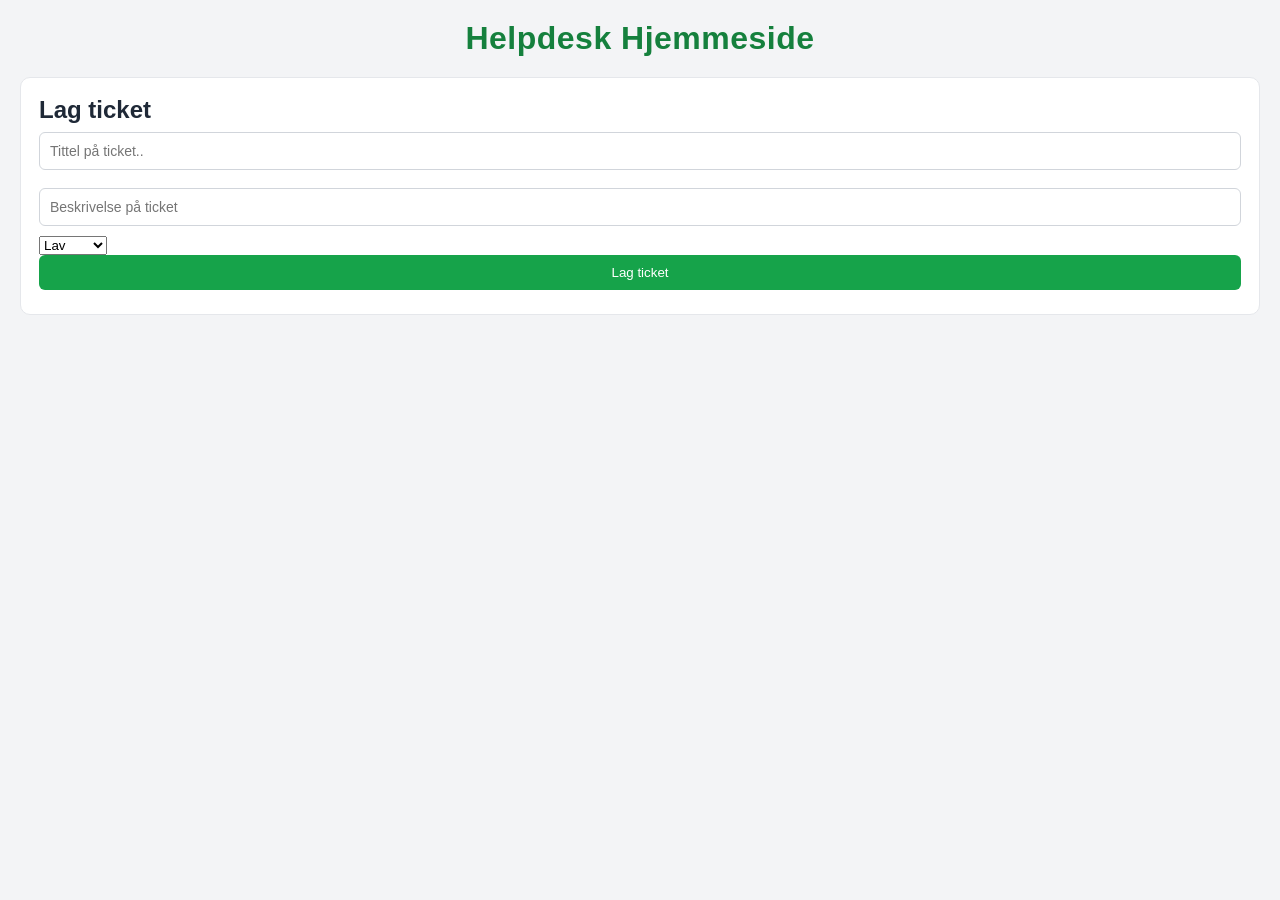
==== frontend/helpdesk.html @ a35333f0 "Update helpdesk.html" ====
<!DOCTYPE html>
<html lang="en">
<head>
    <meta charset="UTF-8">
    <meta name="viewport" content="width=device-width, initial-scale=1.0">
    <title>Helpdesk</title>
    <link rel="stylesheet" href="style.css">
    <link rel="stylesheet" href="helpdesk.css">
</head>
<body>


    <header class="hovedheader">
        <h1>Helpdesk Hjemmeside</h1>
    </header>




    <section class="card">

        <h2>Lag ticket</h2>

        <input id="ticket_tittel" placeholder="Tittel på ticket..">
        <input id="ticket_description" placeholder="Beskrivelse på ticket">

        <select id="ticket_prioritet">
            <option value="lav">Lav</option>
            <option value="Middels">Middels</option>
            <option value="Hoy">Høy</option>            
        </select>


        <button onclick="createTicket()">Lag ticket</button>

        <p id="ticket_feil"></p>

    </section>



    <script>



async function createTicket() {

    const tittel = document.getElementById("ticket_tittel").value.trim();
    const beskrivelse = document.getElementById("ticket_beskrivelse").value.trim();
    const prioritet = document.getElementById("ticket_prioritet").value;

    const feil = document.getElementById("ticket_feil");

    feil.textContent = "";

    const user_id = localStorage.getItem("user_id");

    if (!title || !description) {
        feil.textContent = "Fyll ut alle felt.";
        return;
    }

    try {
        const response = await fetch(`${API_BASE}/tickets`, {
            method: "POST",
            headers: {
                "Content-Type": "application/json"
            },
            body: JSON.stringify({
                title: title,
                description: description,
                priority: priority,
                user_id: Number(user_id)
            })
        });

        const data = await response.json();

        if (!response.ok) {
            feil.textContent = data.detail;
            return;
        }

        feil.style.color = "green";
        feil.textContent = "Ticket opprettet!";
    }

    catch (error) {
        feil.textContent = "Kunne ikke koble til serveren.";
    }
}





















    </script>

</body>
</html>
---- frontend/style.css ----
* {
  margin: 0;
  padding: 0;
  box-sizing: border-box;
}

body {
  font-family: Arial, sans-serif;
  background: #f3f4f6;
  color: #1f2937;
  padding: 20px;
}



/* HEADER */
.hovedheader {
  text-align: center;
  margin-bottom: 20px;
}

.hovedheader h1 {
  font-size: 2rem;
  color: #15803d;
  letter-spacing: 0.5px;
}



/* GRID */
.grid {
  display: grid;
  grid-template-columns: 1fr 1fr;
  gap: 20px;

  max-width: 850px;
  margin: 40px auto;
}



/* CARD */
.card {
  background: white;
  padding: 18px;
  border-radius: 10px;

  border: 1px solid #e5e7eb;
}



/* INPUT */
input {
  width: 100%;
  padding: 10px;
  margin-top: 8px;
  margin-bottom: 10px;

  border: 1px solid #d1d5db;
  border-radius: 6px;

  font-size: 14px;
}

input:focus {
  outline: none;
  border-color: #16a34a;
}



/* BUTTON */
button {
  padding: 10px;
  width: 100%;

  border: none;
  border-radius: 6px;

  background: #16a34a;
  color: white;

  cursor: pointer;
}

button:active {
  transform: scale(0.99);
}



/* FEIL TEKST */
p {
  font-size: 13px;
  color: #dc2626;
  margin-top: 6px;
}
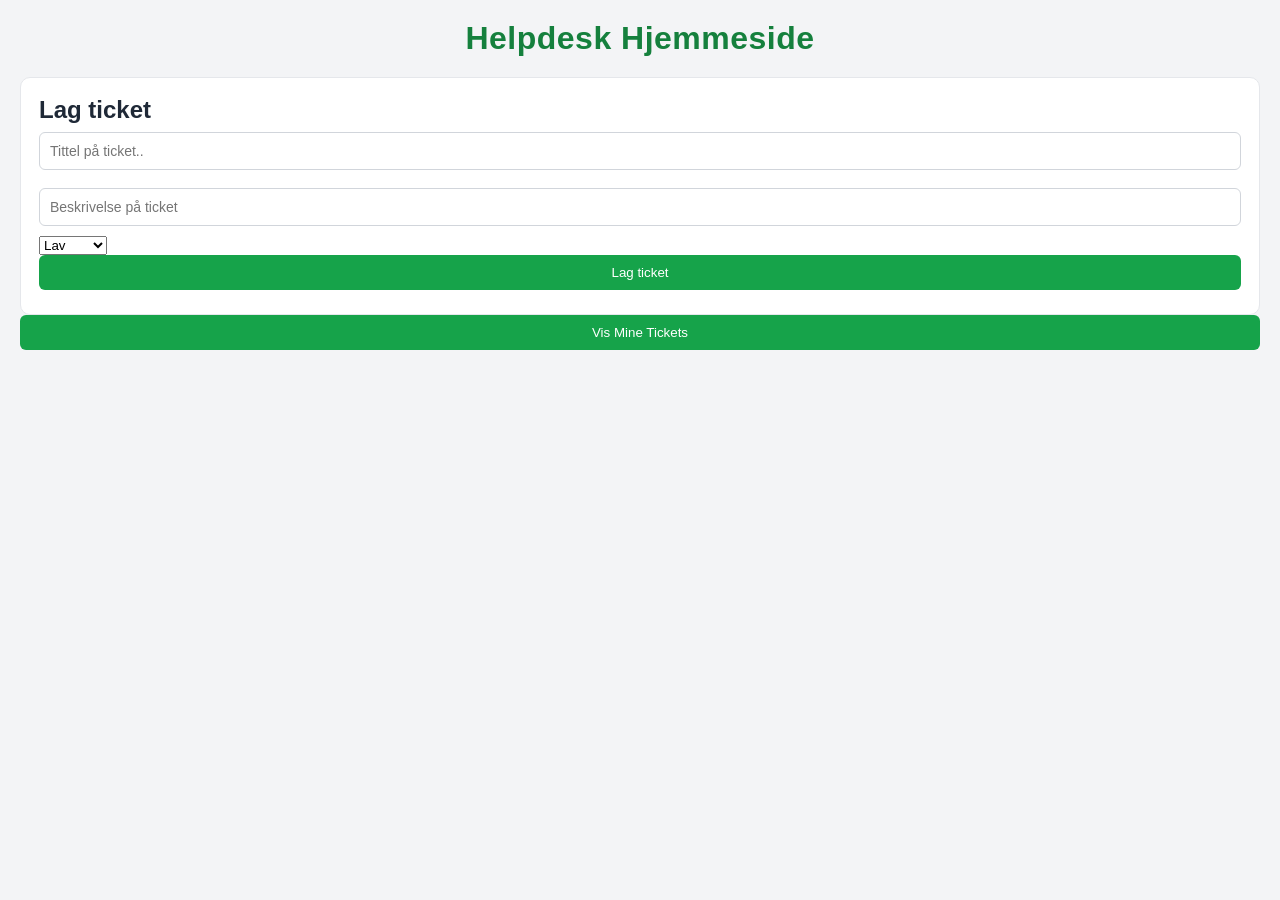
==== commit 4e9c87c0: "hentMineTickets / getMyTickets ny knapp og endringer" ====
--- a/frontend/helpdesk.html
+++ b/frontend/helpdesk.html
@@ -22,12 +22,12 @@
         <h2>Lag ticket</h2>
 
         <input id="ticket_tittel" placeholder="Tittel på ticket..">
-        <input id="ticket_description" placeholder="Beskrivelse på ticket">
+        <input id="ticket_beskrivelse" placeholder="Beskrivelse på ticket">
 
         <select id="ticket_prioritet">
-            <option value="lav">Lav</option>
-            <option value="Middels">Middels</option>
-            <option value="Hoy">Høy</option>            
+            <option value="low">Lav</option>
+            <option value="medium">Middels</option>
+            <option value="high">Høy</option>            
         </select>
 
 
@@ -39,9 +39,32 @@
 
 
 
+
+
+
+
+
+
+
+
+
+
+
+    <button onclick="hentMineTickets()">Vis Mine Tickets</button>
+
+    <div id="mine_tickets"></div> 
+
+
+
+
+
+
+
+
+
     <script>
 
-
+const API_BASE = "http://192.168.1.10:8000"
 
 async function createTicket() {
 
@@ -50,12 +73,13 @@
     const prioritet = document.getElementById("ticket_prioritet").value;
 
     const feil = document.getElementById("ticket_feil");
-
+    const user_id = localStorage.getItem("user_id");
+    
     feil.textContent = "";
 
-    const user_id = localStorage.getItem("user_id");
+    
 
-    if (!title || !description) {
+    if (!tittel|| !beskrivelse) {
         feil.textContent = "Fyll ut alle felt.";
         return;
     }
@@ -66,12 +90,7 @@
             headers: {
                 "Content-Type": "application/json"
             },
-            body: JSON.stringify({
-                title: title,
-                description: description,
-                priority: priority,
-                user_id: Number(user_id)
-            })
+            body: JSON.stringify({title: tittel, description: beskrivelse, priority: prioritet, user_id: Number(user_id)})
         });
 
         const data = await response.json();
@@ -91,7 +110,33 @@
 }
 
 
+async function hentMineTickets() {
 
+    const user_id = localStorage.getItem("user_id");
+
+    const response = await fetch(
+        `${API_BASE}/mytickets/${user_id}`
+    );
+
+    const tickets = await response.json();
+
+    const container = document.getElementById("mine_tickets");
+
+    container.innerHTML ="";
+
+    for (const ticket of tickets) {
+
+
+        container.innerHTML += `
+            <div class="card">
+                <h3>${ticket.title}</h3>
+                <p>${ticket.description}</p>
+                <p>Status: ${ticket.status}</p>
+                <p>Prioritet: ${ticket.priority}</p>
+            </div>
+        `;
+    }
+}
 
 
 
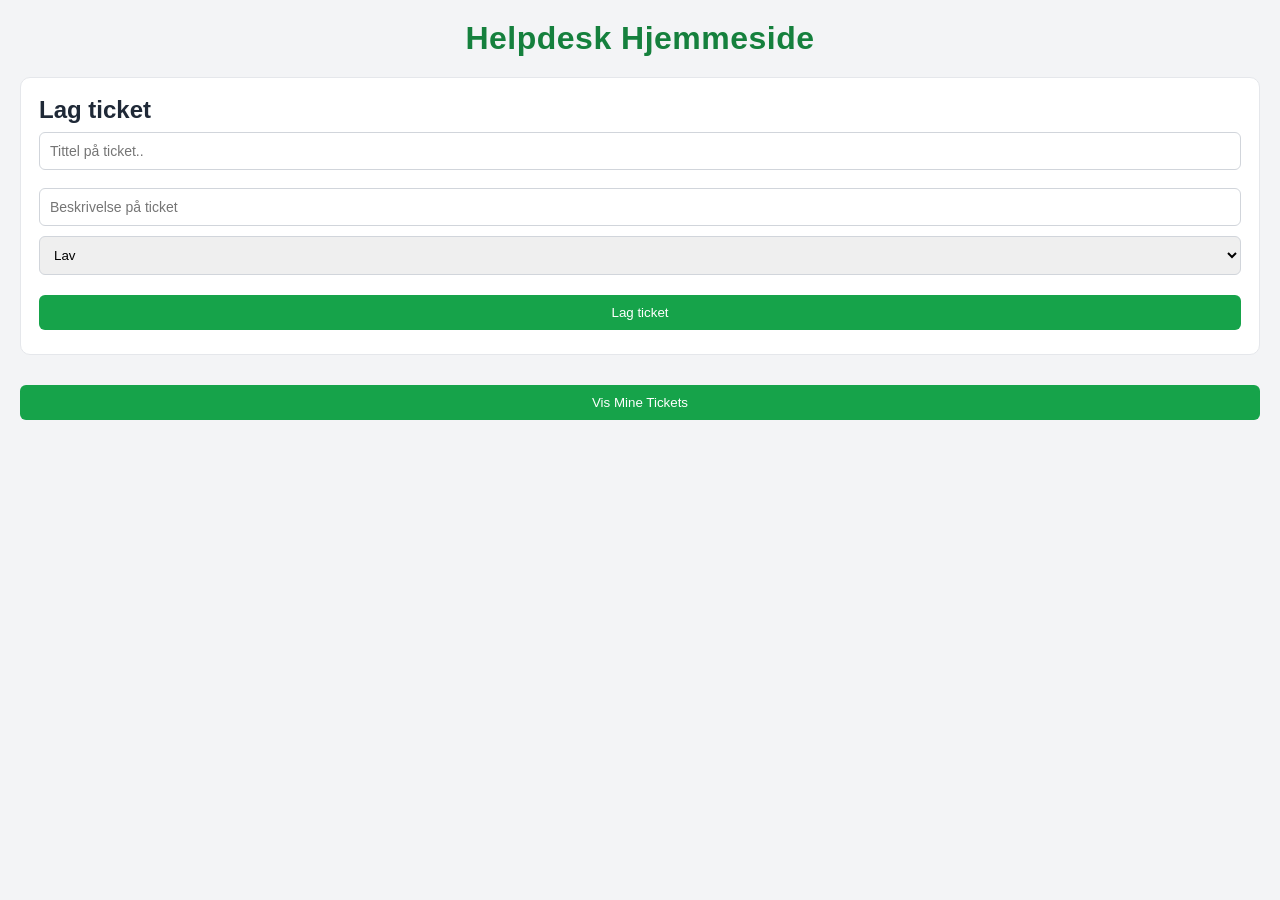
==== commit ab5571c6: "liten css update, div" ====
--- a/frontend/helpdesk.html
+++ b/frontend/helpdesk.html
@@ -49,14 +49,21 @@
 
 
 
+    <div class="ticket_knapper" >
+        <button onclick="hentMineTickets()">Vis Mine Tickets</button>
 
-    <button onclick="hentMineTickets()">Vis Mine Tickets</button>
-
-    <div id="mine_tickets"></div> 
+        
 
 
 
 
+
+        <button id="admin_tickets_knapp" onclick="hentAlleTickets()" style="display: none;">  
+            Vis Alle Tickets
+        </button>
+    </div>
+
+    <div id="mine_tickets"></div> 
 
 
 
@@ -142,10 +149,41 @@
 
 
 
+const role = localStorage.getItem("role");
 
 
+if (role === "admin") {
+    document.getElementById("admin_tickets_knapp").style.display = "block";
+}
 
 
+async function hentAlleTickets() {
+
+    const role = localStorage.getItem("role");
+
+    const response = await fetch(
+        `${API_BASE}/tickets?role=${role}`
+    );
+
+    const tickets = await response.json()
+
+    const container = document.getElementById("mine_tickets");
+
+    container.innerHTML ="";
+
+    for (const ticket of tickets) {
+
+        container.innerHTML += `
+            <div class= "card">
+                <h3>${ticket.title}</h3>
+                <p>${ticket.description}</p>
+                <p>Bruker: ${ticket.username}</p>
+                <p>Status: ${ticket.status}</p>
+                <p>Prioritet: ${ticket.priority}</p>
+            </div>
+        `;
+    }
+}
 
 
 
--- a/frontend/helpdesk.css
+++ b/frontend/helpdesk.css
@@ -0,0 +1,38 @@
+.container {
+    max-width: 900px;
+    margin: 0 auto;
+}
+
+.card {
+    margin-bottom: 20px;
+}
+
+#ticket_prioritet {
+    width: 100%;
+    padding: 10px;
+    margin-bottom: 10px;
+
+    border: 1px solid #d1d5db;
+    border-radius: 6px;
+}
+
+button {
+    margin-top: 10px;
+}
+
+#mine_tickets {
+    margin-top: 20px;
+
+    display: grid;
+    gap: 15px;
+}
+
+#admin_tickets_knapp {
+    margin-top: 10px;
+}
+
+.ticket-knapper {
+    display: flex;
+    gap: 10px;
+    margin-top: 20px;
+}
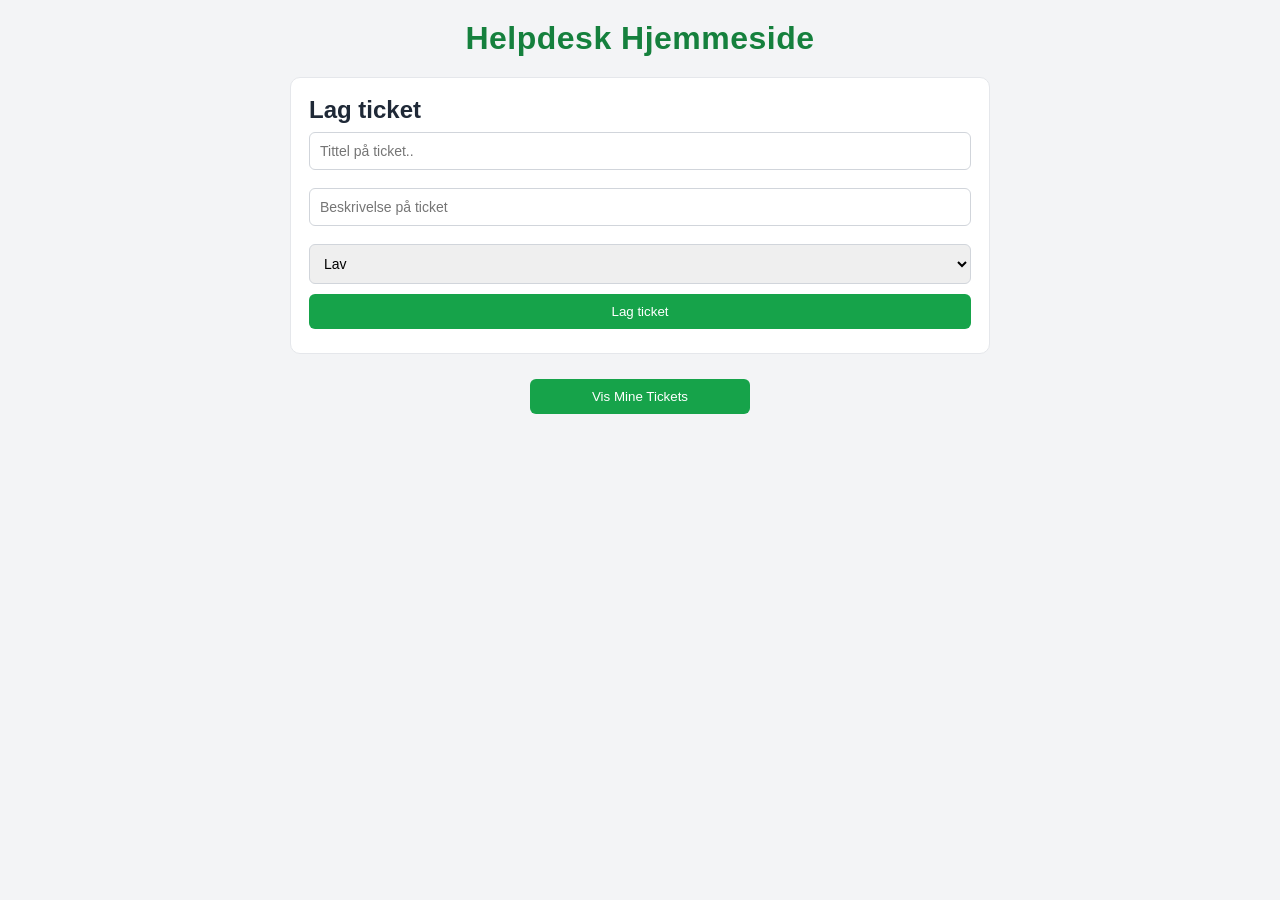
==== commit fd782ac4: "slett knapp og litt andre ulike ting" ====
--- a/frontend/helpdesk.html
+++ b/frontend/helpdesk.html
@@ -180,12 +180,41 @@
                 <p>Bruker: ${ticket.username}</p>
                 <p>Status: ${ticket.status}</p>
                 <p>Prioritet: ${ticket.priority}</p>
+
+                ${role === "admin"
+                    ? `<button onclick="deleteTicket(${ticket.id})">❌</button>`
+                    : ""}
+
             </div>
+
         `;
     }
 }
 
 
+
+
+
+async function deleteTicket(id) {
+
+    const role = localStorage.getItem("role");
+
+    const response = await fetch(
+        `${API_BASE}/tickets/${id}?role=${role}`,
+        {
+            method: "DELETE"
+        }
+    );
+
+    const data = await response.json();
+
+    if (!response.ok) {
+        alert(data.detail);
+        return;
+    }
+
+    hentAlleTickets();
+}
 
 
 
--- a/frontend/helpdesk.css
+++ b/frontend/helpdesk.css
@@ -1,38 +1,41 @@
-.container {
-    max-width: 900px;
-    margin: 0 auto;
+.card {
+    max-width: 700px;
+    margin: 20px auto;
 }
 
-.card {
-    margin-bottom: 20px;
+.ticket_knapper {
+    display: flex;
+    justify-content: center;
+    gap: 15px;
+    margin: 25px 0;
 }
 
-#ticket_prioritet {
+.ticket_knapper button {
+    width: 220px;
+}
+
+#mine_tickets {
+    max-width: 900px;
+    margin: 20px auto;
+}
+
+#mine_tickets .card {
+    margin-bottom: 15px;
+}
+
+select {
     width: 100%;
     padding: 10px;
+    margin-top: 8px;
     margin-bottom: 10px;
 
     border: 1px solid #d1d5db;
     border-radius: 6px;
+
+    font-size: 14px;
 }
 
-button {
-    margin-top: 10px;
-}
-
-#mine_tickets {
-    margin-top: 20px;
-
-    display: grid;
-    gap: 15px;
-}
-
-#admin_tickets_knapp {
-    margin-top: 10px;
-}
-
-.ticket-knapper {
-    display: flex;
-    gap: 10px;
-    margin-top: 20px;
+body {
+    max-width: 1200px;
+    margin: 0 auto;
 }
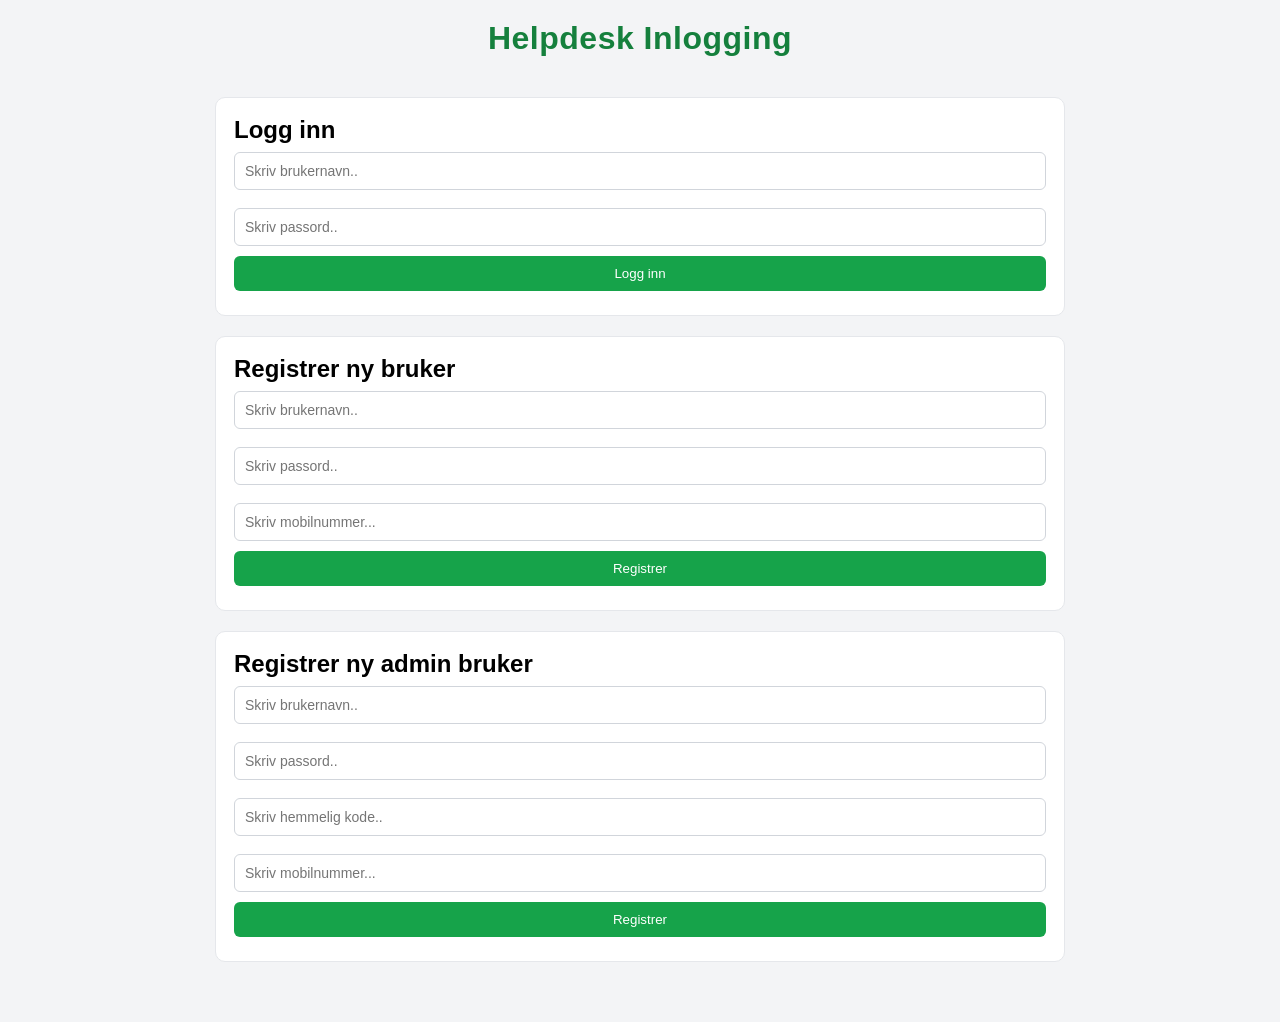
==== commit a618b827: "mer av alt" ====
--- a/frontend/helpdesk.html
+++ b/frontend/helpdesk.html
@@ -14,6 +14,7 @@
         <h1>Helpdesk Hjemmeside</h1>
     </header>
 
+    <button class="logout_button" onclick="loggUt()">Logg Ut</button>
 
 
 
@@ -69,7 +70,15 @@
 
 
 
+
     <script>
+
+
+
+if (!localStorage.getItem("user_id")) {
+    window.location.href = "index.html";
+}
+
 
 const API_BASE = "http://192.168.1.10:8000"
 
@@ -182,7 +191,7 @@
                 <p>Prioritet: ${ticket.priority}</p>
 
                 ${role === "admin"
-                    ? `<button onclick="deleteTicket(${ticket.id})">❌</button>`
+                    ? `<button onclick="deleteTicket(${ticket.id})">❌</button>` 
                     : ""}
 
             </div>
@@ -220,6 +229,22 @@
 
 
 
+function loggUt() {
+
+    localStorage.removeItem("user_id");
+    localStorage.removeItem("brukernavn");
+    localStorage.removeItem("role");
+
+    window.location.href = "index.html";
+}
+
+
+
+
+
+
+
+
 
 
     </script>
--- a/frontend/style.css
+++ b/frontend/style.css
@@ -7,13 +7,13 @@
 body {
   font-family: Arial, sans-serif;
   background: #f3f4f6;
-  color: #1f2937;
+  color: #000000;
   padding: 20px;
 }
 
 
 
-/* HEADER */
+
 .hovedheader {
   text-align: center;
   margin-bottom: 20px;
@@ -27,10 +27,10 @@
 
 
 
-/* GRID */
+
 .grid {
   display: grid;
-  grid-template-columns: 1fr 1fr;
+  
   gap: 20px;
 
   max-width: 850px;
@@ -39,7 +39,6 @@
 
 
 
-/* CARD */
 .card {
   background: white;
   padding: 18px;
@@ -50,7 +49,7 @@
 
 
 
-/* INPUT */
+
 input {
   width: 100%;
   padding: 10px;
@@ -70,7 +69,7 @@
 
 
 
-/* BUTTON */
+
 button {
   padding: 10px;
   width: 100%;
@@ -90,7 +89,7 @@
 
 
 
-/* FEIL TEKST */
+
 p {
   font-size: 13px;
   color: #dc2626;
--- a/frontend/helpdesk.css
+++ b/frontend/helpdesk.css
@@ -9,6 +9,8 @@
     gap: 15px;
     margin: 25px 0;
 }
+
+
 
 .ticket_knapper button {
     width: 220px;
@@ -38,4 +40,10 @@
 body {
     max-width: 1200px;
     margin: 0 auto;
+}
+
+.logout_button {
+    width: 150px !important;
+    margin: 20px auto;
+    display: block;
 }
